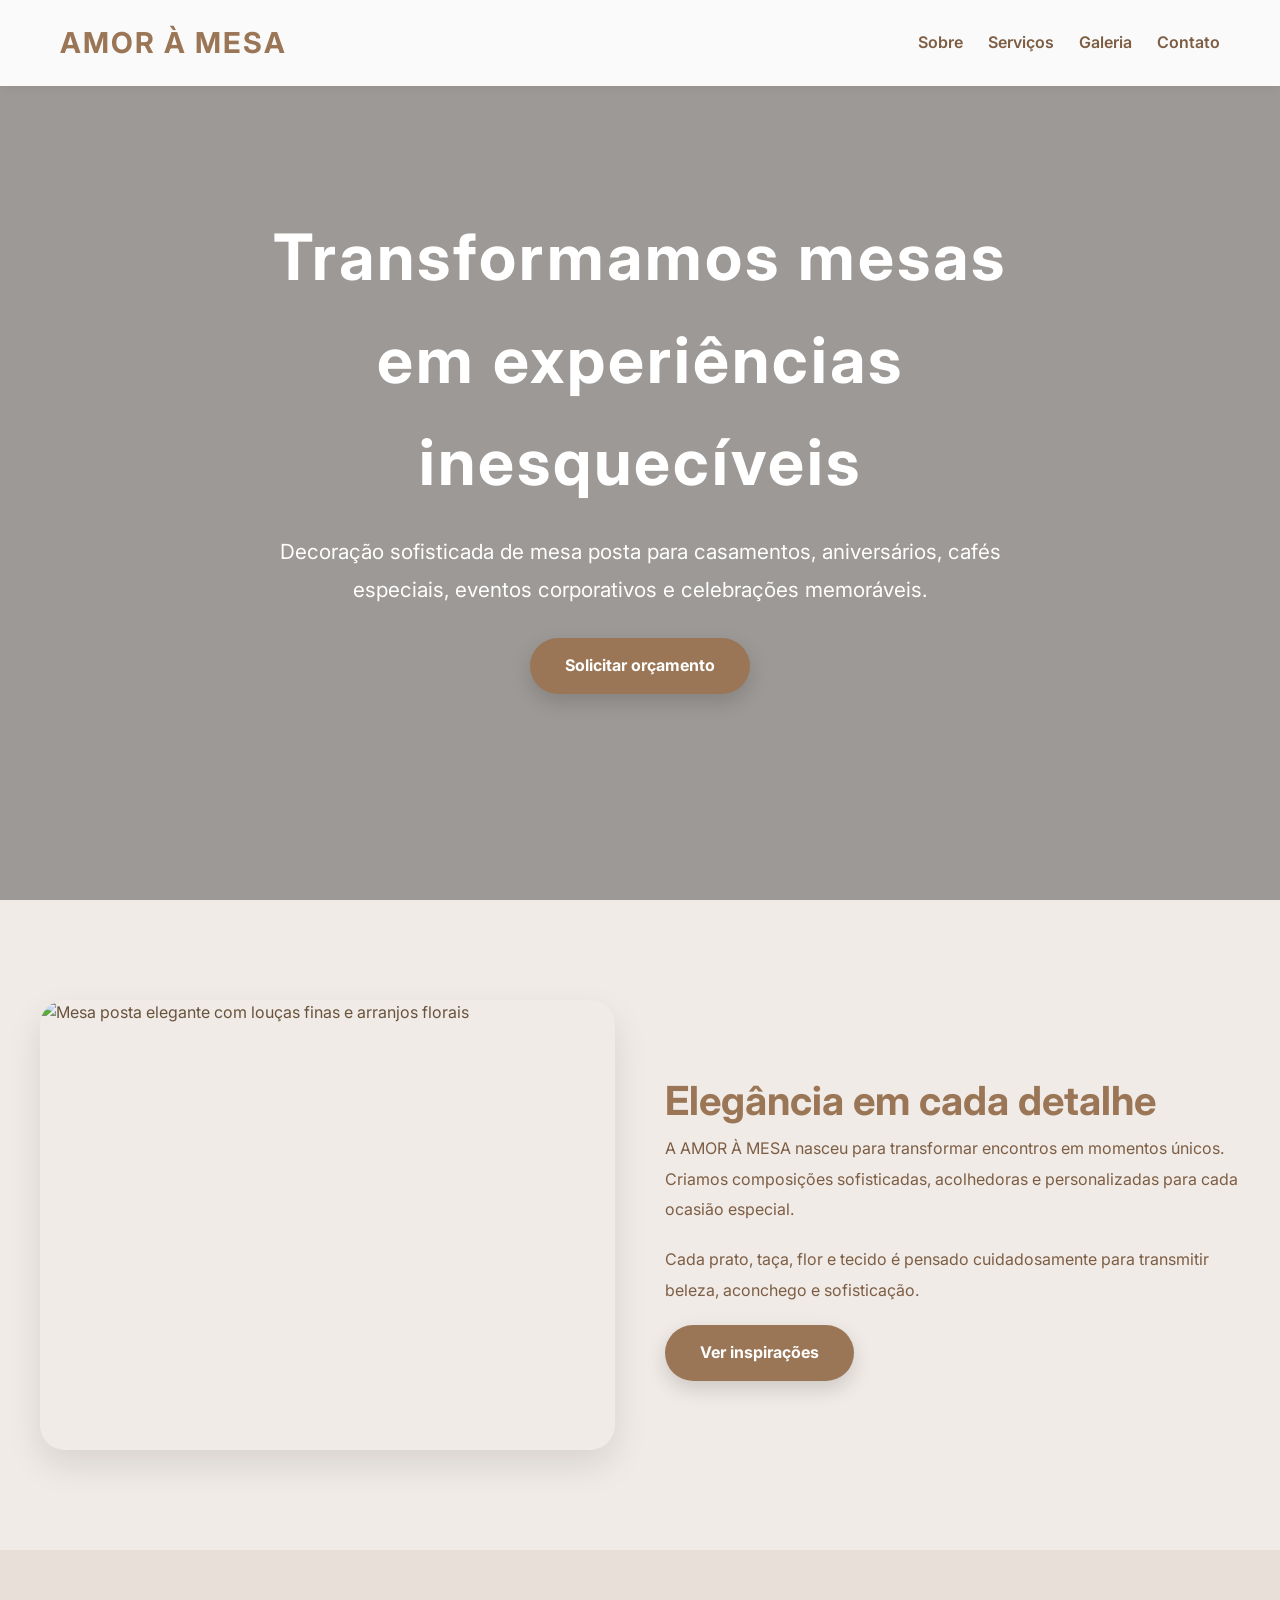
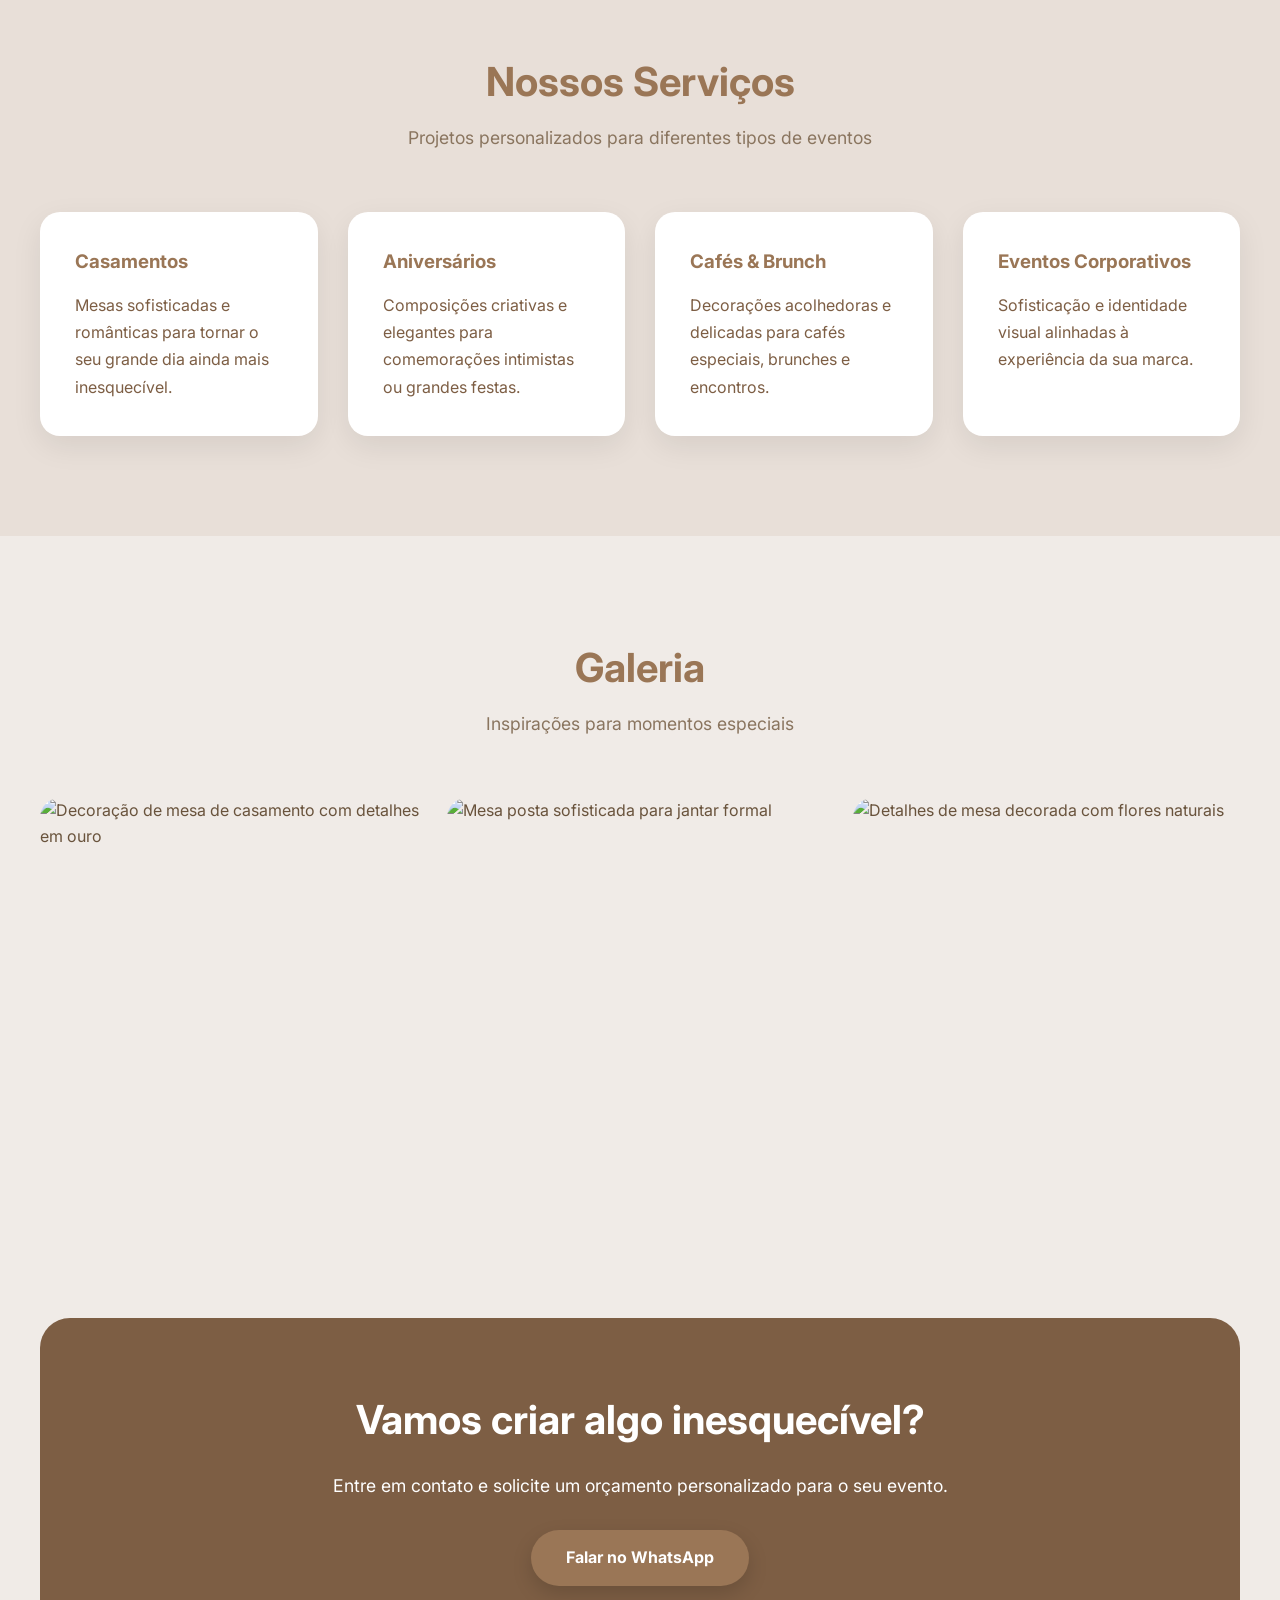
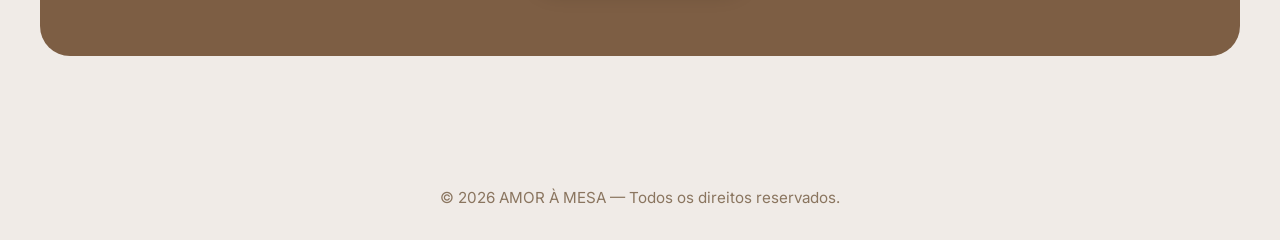
==== index.html @ c13864b8 "Criação do projeto" ====
<!DOCTYPE html>
<html lang="pt-BR">
  <head>
    <meta charset="UTF-8" />
    <meta name="viewport" content="width=device-width, initial-scale=1.0" />
    <title>AMOR À MESA | Decoração de Mesa Posta</title>
    
    <!-- SEO & Fonts -->
    <meta name="description" content="Decoração sofisticada de mesa posta para casamentos, aniversários e eventos corporativos. Transformamos encontros em momentos únicos.">
    <link rel="preconnect" href="https://fonts.googleapis.com">
    <link rel="preconnect" href="https://fonts.gstatic.com" crossorigin>
    <link href="https://fonts.googleapis.com/css2?family=Inter:wght@400;600;700&display=swap" rel="stylesheet">
    
    <!-- Styles -->
    <link rel="stylesheet" href="css/style.css">
  </head>
  <body>
    <div id="app"></div>
    
    <!-- Scripts -->
    <script type="module" src="js/main.js"></script>
  </body>
</html>
---- css/style.css ----
/* Reset & Base Styles */
* {
    margin: 0;
    padding: 0;
    box-sizing: border-box;
    scroll-behavior: smooth;
}

:root {
    color-scheme: light;
    --primary: #9a7656;
    --primary-light: #b49479;
    --primary-dark: #7d5e44;
    --accent: #9a7656;
    --accent-hover: #7d5e44;
    --bg: #f0ebe7;
    --secondary-bg: #e8dfd8;
    --text: #69533c;
    --text-muted: #8a755f;
    --white: #ffffff;
    --shadow: 0 2px 10px rgba(0, 0, 0, 0.05);
    --shadow-large: 0 10px 30px rgba(0, 0, 0, 0.08);
    --shadow-hero: 0 8px 20px rgba(0, 0, 0, 0.15);
}

body {
    font-family: 'Inter', system-ui, -apple-system, sans-serif;
    background: var(--bg);
    color: var(--text);
    overflow-x: hidden;
    line-height: 1.6;
}

/* Typography Improvements */
h1, h2, h3 {
    text-wrap: balance;
    color: var(--primary);
}

h2 {
    scroll-margin-top: 100px;
}

/* Header & Nav */
header {
    position: fixed;
    width: 100%;
    top: 0;
    z-index: 1000;
    background: rgba(255, 255, 255, 0.95);
    backdrop-filter: blur(10px);
    box-shadow: var(--shadow);
}

nav {
    max-width: 1200px;
    margin: auto;
    display: flex;
    justify-content: space-between;
    align-items: center;
    padding: 20px;
}

.logo {
    font-size: 1.8rem;
    font-weight: bold;
    letter-spacing: 2px;
    color: var(--primary);
}

.menu {
    display: flex;
    gap: 25px;
}

.menu a {
    text-decoration: none;
    color: var(--primary-dark);
    font-weight: 600;
    transition: color 0.3s ease;
}

.menu a:hover {
    color: var(--primary-light);
}

.menu a:focus-visible {
    outline: 2px solid var(--primary-light);
    outline-offset: 4px;
    border-radius: 4px;
}

/* Hero Section */
.hero {
    height: 100vh;
    background:
        linear-gradient(rgba(0, 0, 0, 0.35), rgba(0, 0, 0, 0.35)),
        url('https://images.unsplash.com/photo-1519167758481-83f550bb49b3?q=80&w=1600&auto=format&fit=crop');
    background-size: cover;
    background-position: center;
    display: flex;
    align-items: center;
    justify-content: center;
    text-align: center;
    color: white;
    padding: 20px;
}

.hero-content {
    max-width: 800px;
    animation: fadeUp 1.2s ease forwards;
}

.hero h1 {
    font-size: 4rem;
    margin-bottom: 20px;
    letter-spacing: 3px;
    color: white;
}

.hero p {
    font-size: 1.3rem;
    line-height: 1.8;
    margin-bottom: 30px;
}

/* Buttons */
.btn {
    display: inline-block;
    padding: 15px 35px;
    background: var(--accent);
    color: white;
    border-radius: 50px;
    text-decoration: none;
    font-weight: bold;
    transition: transform 0.3s ease, background-color 0.3s ease;
    box-shadow: var(--shadow-hero);
}

.btn:hover {
    transform: translateY(-3px);
    background: var(--accent-hover);
}

.btn:focus-visible {
    outline: 2px solid var(--accent-hover);
    outline-offset: 4px;
}

/* Section Containers */
section {
    padding: 100px 20px;
}

#servicos {
    background-color: var(--secondary-bg);
}

.container {
    max-width: 1200px;
    margin: auto;
}

.section-title {
    text-align: center;
    margin-bottom: 60px;
}

.section-title h2 {
    font-size: 2.5rem;
    margin-bottom: 10px;
}

.section-title p {
    color: var(--text-muted);
    font-size: 1.1rem;
}

/* Services / Cards */
.services {
    display: grid;
    grid-template-columns: repeat(auto-fit, minmax(250px, 1fr));
    gap: 30px;
}

.card {
    background: white;
    border-radius: 20px;
    padding: 35px;
    box-shadow: var(--shadow-large);
    transition: transform 0.4s ease;
}

.card:hover {
    transform: translateY(-10px);
}

.card h3 {
    margin-bottom: 15px;
}

.card p {
    line-height: 1.7;
    color: var(--primary-dark);
}

/* Gallery */
.gallery {
    display: grid;
    grid-template-columns: repeat(auto-fit, minmax(280px, 1fr));
    gap: 20px;
}

.gallery img {
    width: 100%;
    height: 320px;
    object-fit: cover;
    border-radius: 20px;
    transition: transform 0.4s ease;
}

.gallery img:hover {
    transform: scale(1.03);
}

/* About Section */
.about {
    display: grid;
    grid-template-columns: repeat(auto-fit, minmax(300px, 1fr));
    gap: 50px;
    align-items: center;
}

.about img {
    width: 100%;
    border-radius: 25px;
    box-shadow: 0 15px 35px rgba(0, 0, 0, 0.1);
}

.about-text h2 {
    font-size: 2.5rem;
}

.about-text p {
    line-height: 1.9;
    margin-bottom: 20px;
    color: var(--primary-dark);
}

/* Contact Section */
.contact {
    background: var(--primary-dark);
    color: white;
    text-align: center;
    border-radius: 30px;
    padding: 70px 30px;
}

.contact h2 {
    font-size: 2.5rem;
    margin-bottom: 20px;
    color: white;
}

.contact p {
    margin-bottom: 30px;
    font-size: 1.1rem;
}

/* Footer */
footer {
    text-align: center;
    padding: 30px;
    color: var(--text-muted);
    font-size: 0.95rem;
}

/* Animations */
@keyframes fadeUp {
    from {
        opacity: 0;
        transform: translateY(30px);
    }
    to {
        opacity: 1;
        transform: translateY(0);
    }
}

.reveal {
    opacity: 0;
    transform: translateY(40px);
    transition: opacity 1s ease, transform 1s ease;
}

.reveal.active {
    opacity: 1;
    transform: translateY(0);
}

/* Accessibility: Reduced Motion */
@media (prefers-reduced-motion: reduce) {
    * {
        animation-duration: 0.01ms !important;
        animation-iteration-count: 1 !important;
        transition-duration: 0.01ms !important;
        scroll-behavior: auto !important;
    }
    .reveal {
        opacity: 1;
        transform: none;
    }
}

/* Responsive */
@media(max-width:768px) {
    .hero h1 {
        font-size: 2.7rem;
    }

    .hero p {
        font-size: 1rem;
    }

    .menu {
        display: none;
    }
}
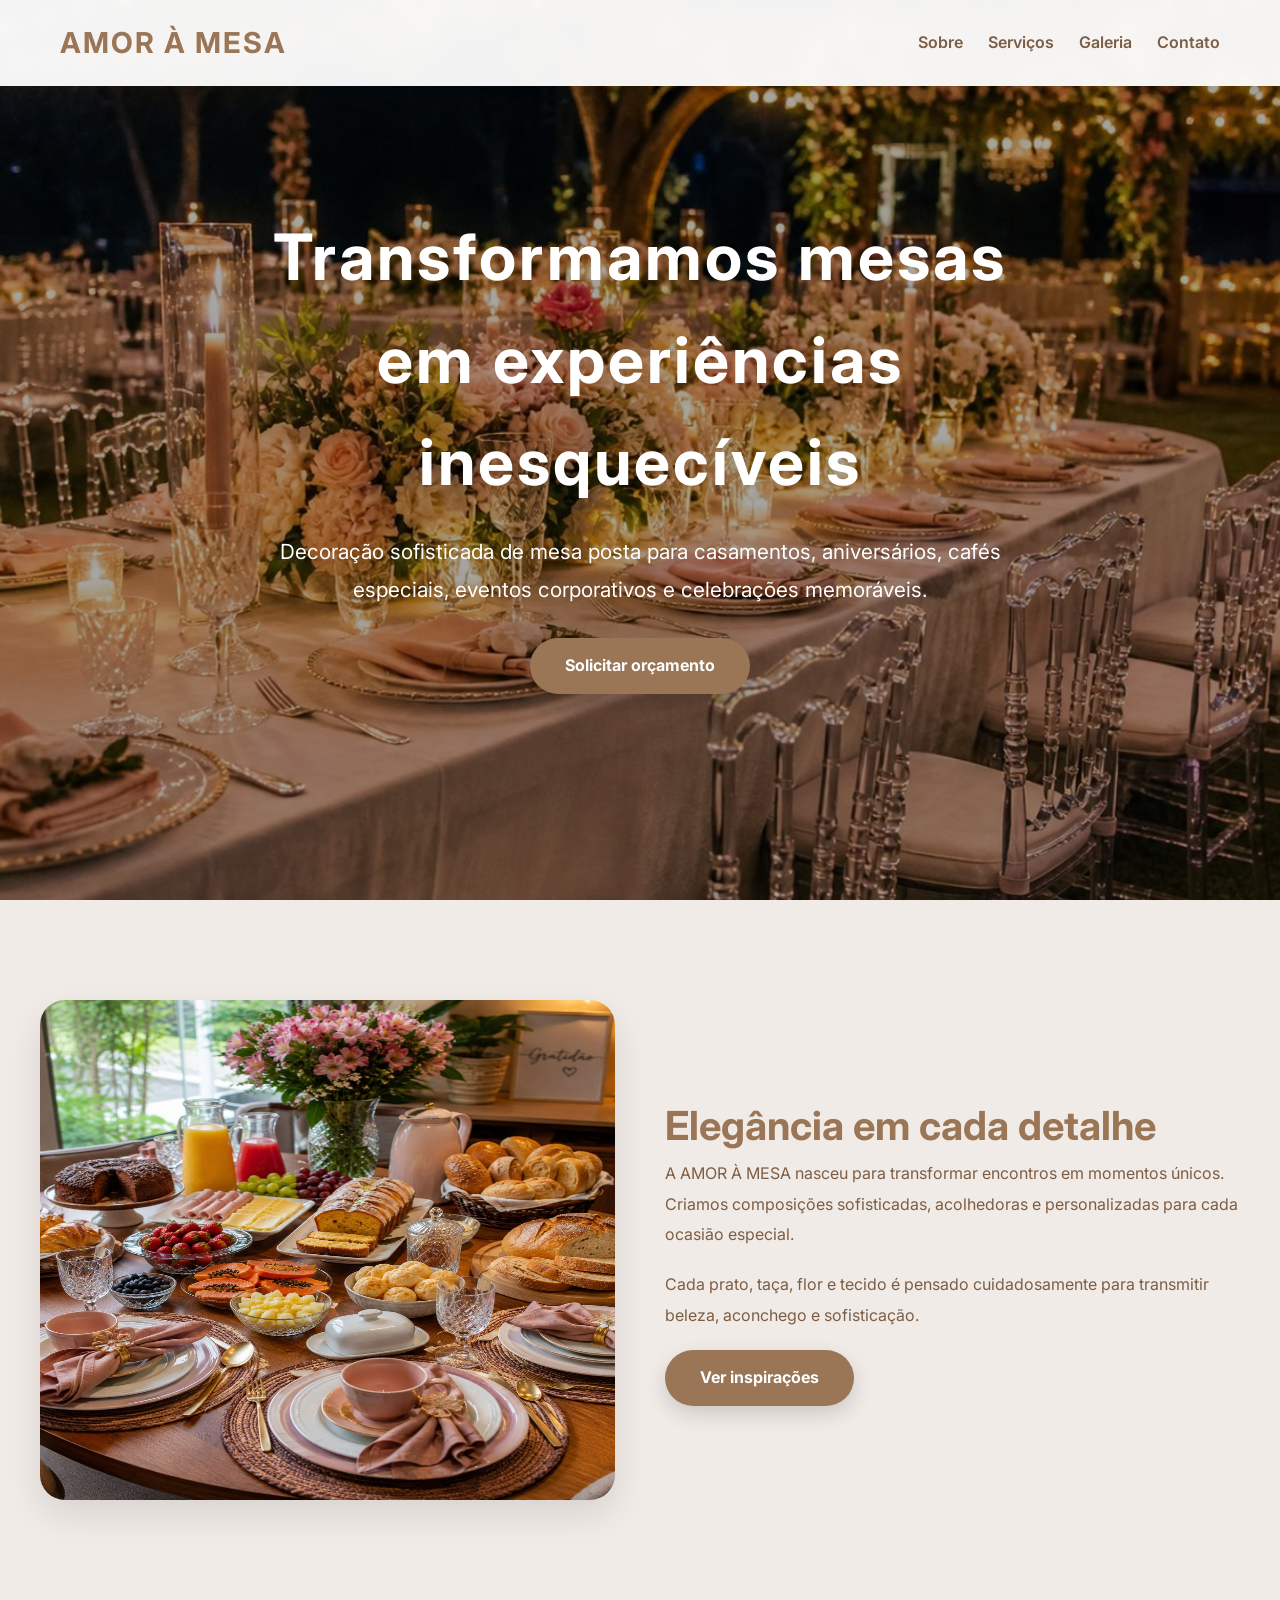
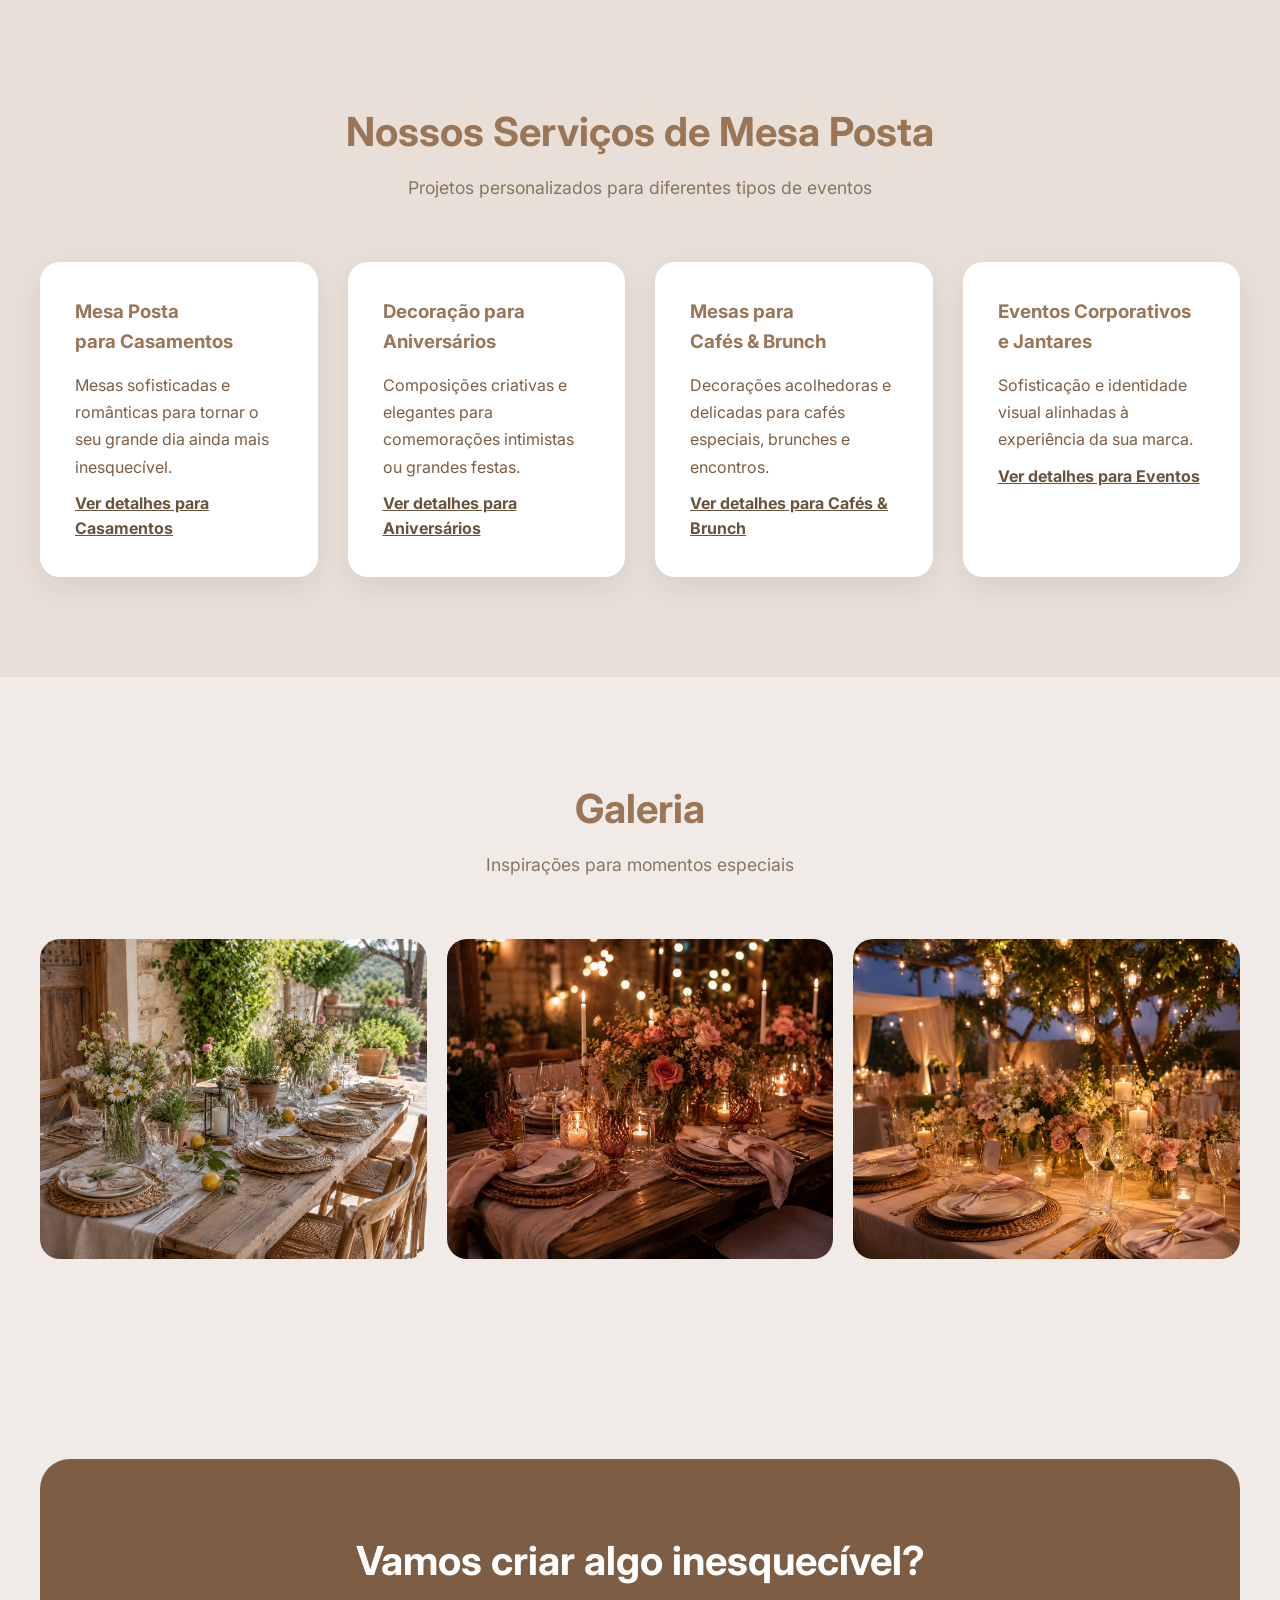
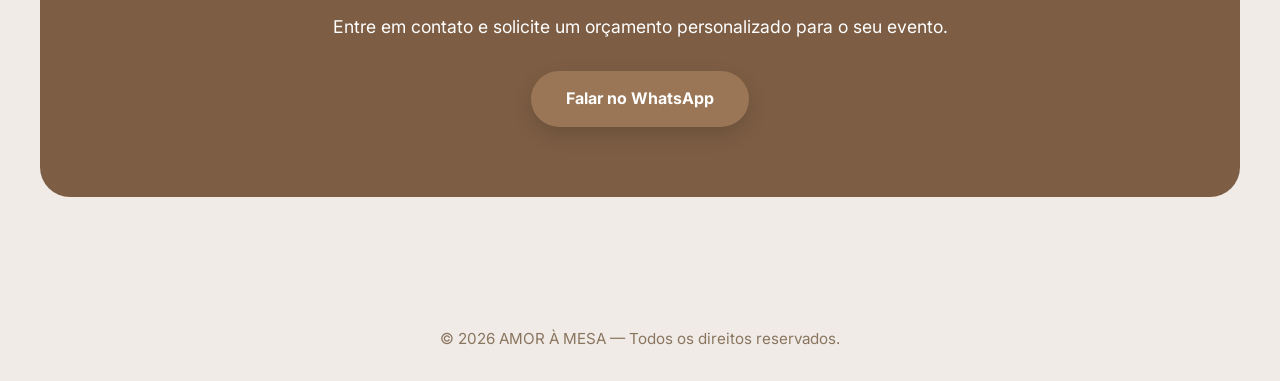
==== commit 56e20634: "SEO" ====
--- a/index.html
+++ b/index.html
@@ -13,6 +13,29 @@
     
     <!-- Styles -->
     <link rel="stylesheet" href="css/style.css">
+    
+    <!-- Schema Markup SEO -->
+    <script type="application/ld+json">
+    {
+      "@context": "https://schema.org",
+      "@type": "LocalBusiness",
+      "name": "AMOR À MESA",
+      "image": "https://images.unsplash.com/photo-1525268323446-0505b6fe7778?q=80&w=1200&auto=format&fit=crop",
+      "description": "Decoração sofisticada de mesa posta para casamentos, aniversários e eventos corporativos.",
+      "url": "https://amoremesa.com.br",
+      "priceRange": "$$",
+      "address": {
+        "@type": "PostalAddress",
+        "addressLocality": "Florianópolis",
+        "addressRegion": "SC",
+        "addressCountry": "BR"
+      },
+      "offers": {
+        "@type": "Offer",
+        "category": "Event Decoration Services"
+      }
+    }
+    </script>
   </head>
   <body>
     <div id="app"></div>
--- a/css/style.css
+++ b/css/style.css
@@ -32,7 +32,9 @@
 }
 
 /* Typography Improvements */
-h1, h2, h3 {
+h1,
+h2,
+h3 {
     text-wrap: balance;
     color: var(--primary);
 }
@@ -95,7 +97,8 @@
     height: 100vh;
     background:
         linear-gradient(rgba(0, 0, 0, 0.35), rgba(0, 0, 0, 0.35)),
-        url('https://images.unsplash.com/photo-1519167758481-83f550bb49b3?q=80&w=1600&auto=format&fit=crop');
+        url('../img/banner.jpeg');
+    /*url('https://images.unsplash.com/photo-1519167758481-83f550bb49b3?q=80&w=1600&auto=format&fit=crop');*/
     background-size: cover;
     background-position: center;
     display: flex;
@@ -281,6 +284,7 @@
         opacity: 0;
         transform: translateY(30px);
     }
+
     to {
         opacity: 1;
         transform: translateY(0);
@@ -306,6 +310,7 @@
         transition-duration: 0.01ms !important;
         scroll-behavior: auto !important;
     }
+
     .reveal {
         opacity: 1;
         transform: none;
@@ -325,4 +330,4 @@
     .menu {
         display: none;
     }
-}
+}
